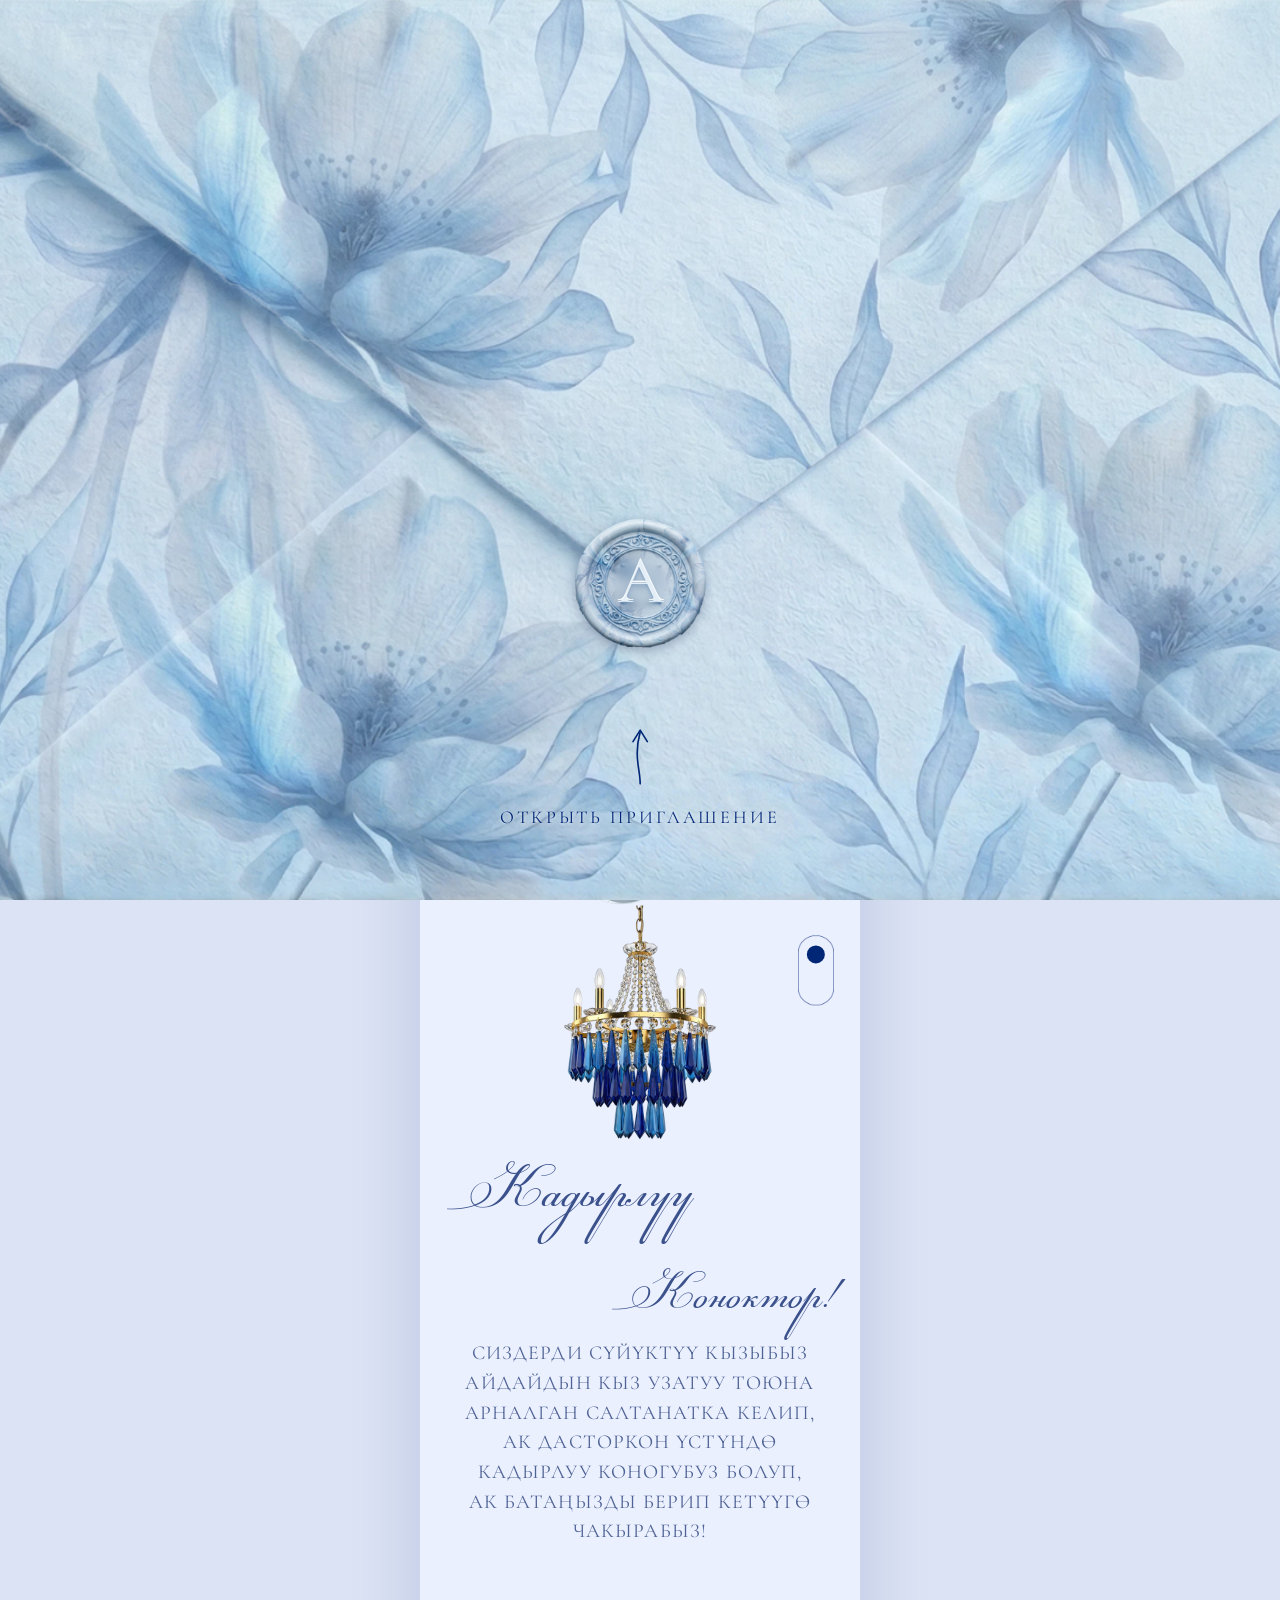
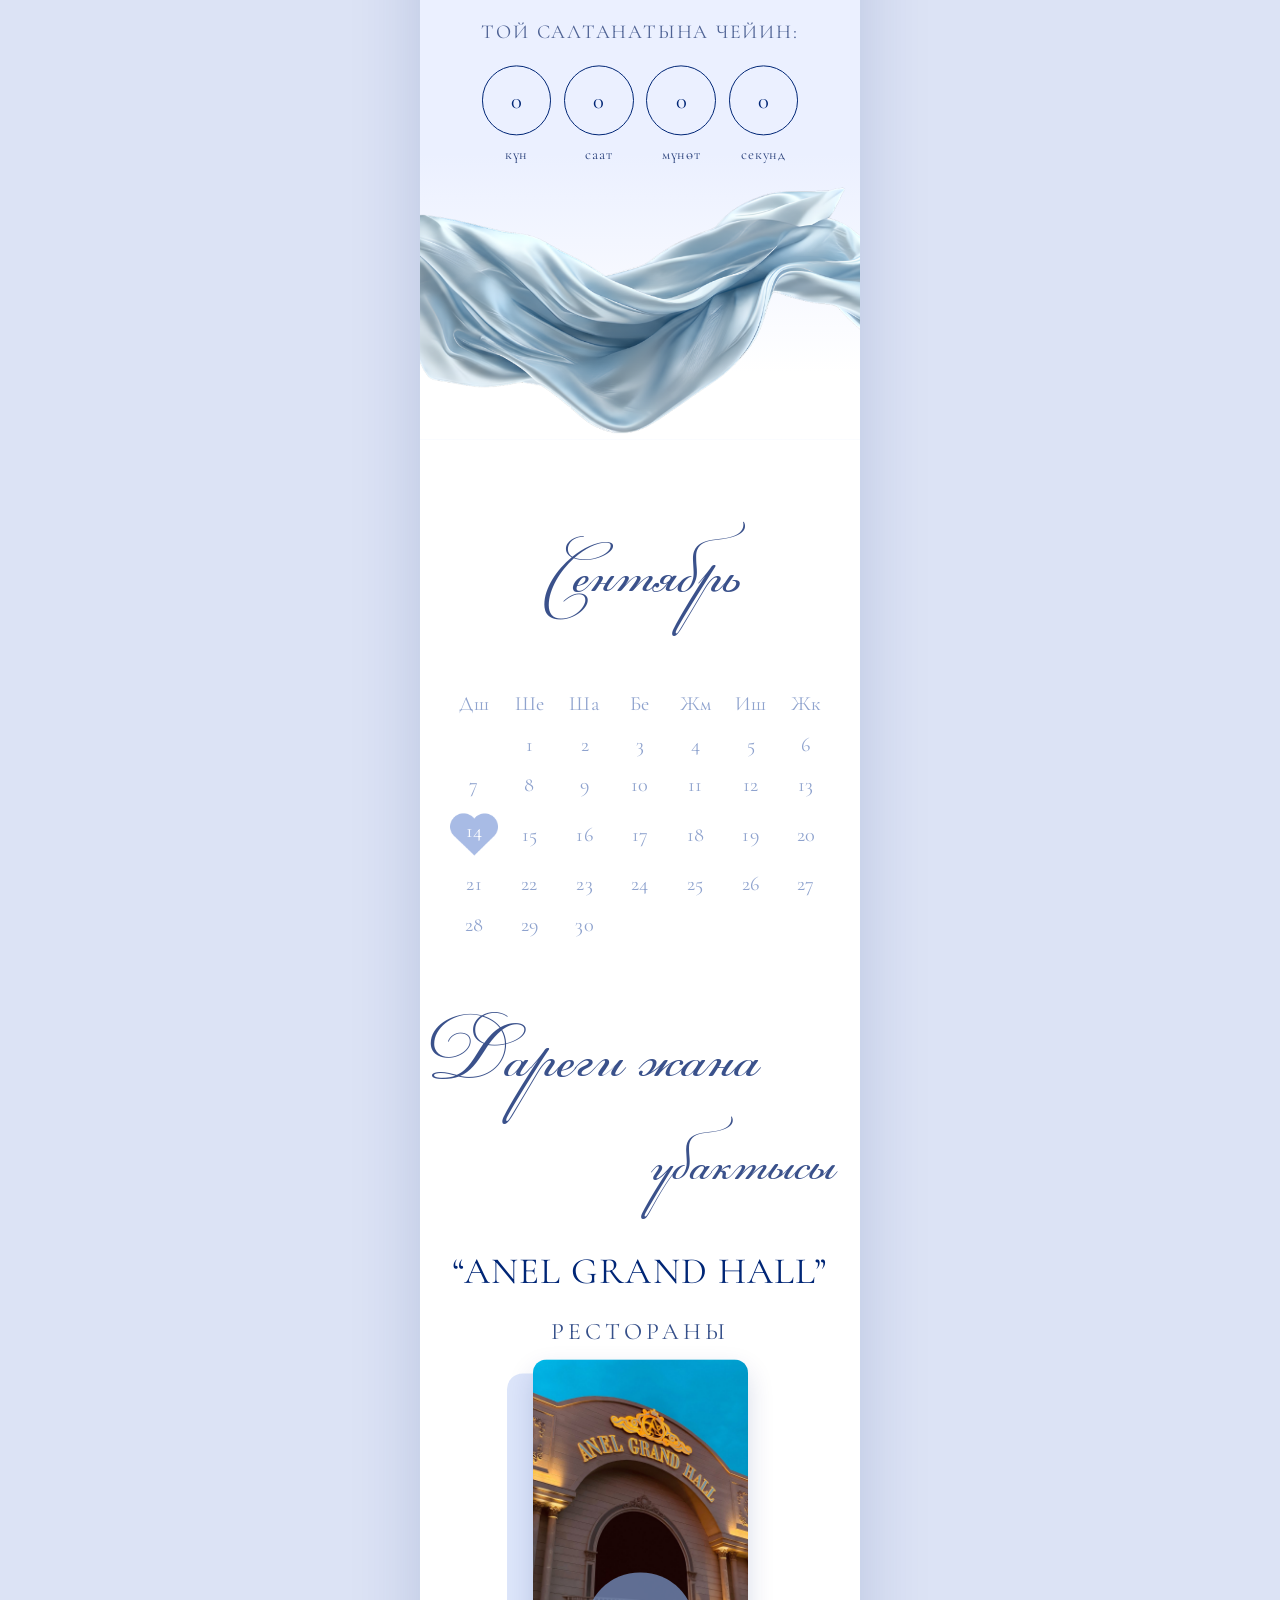
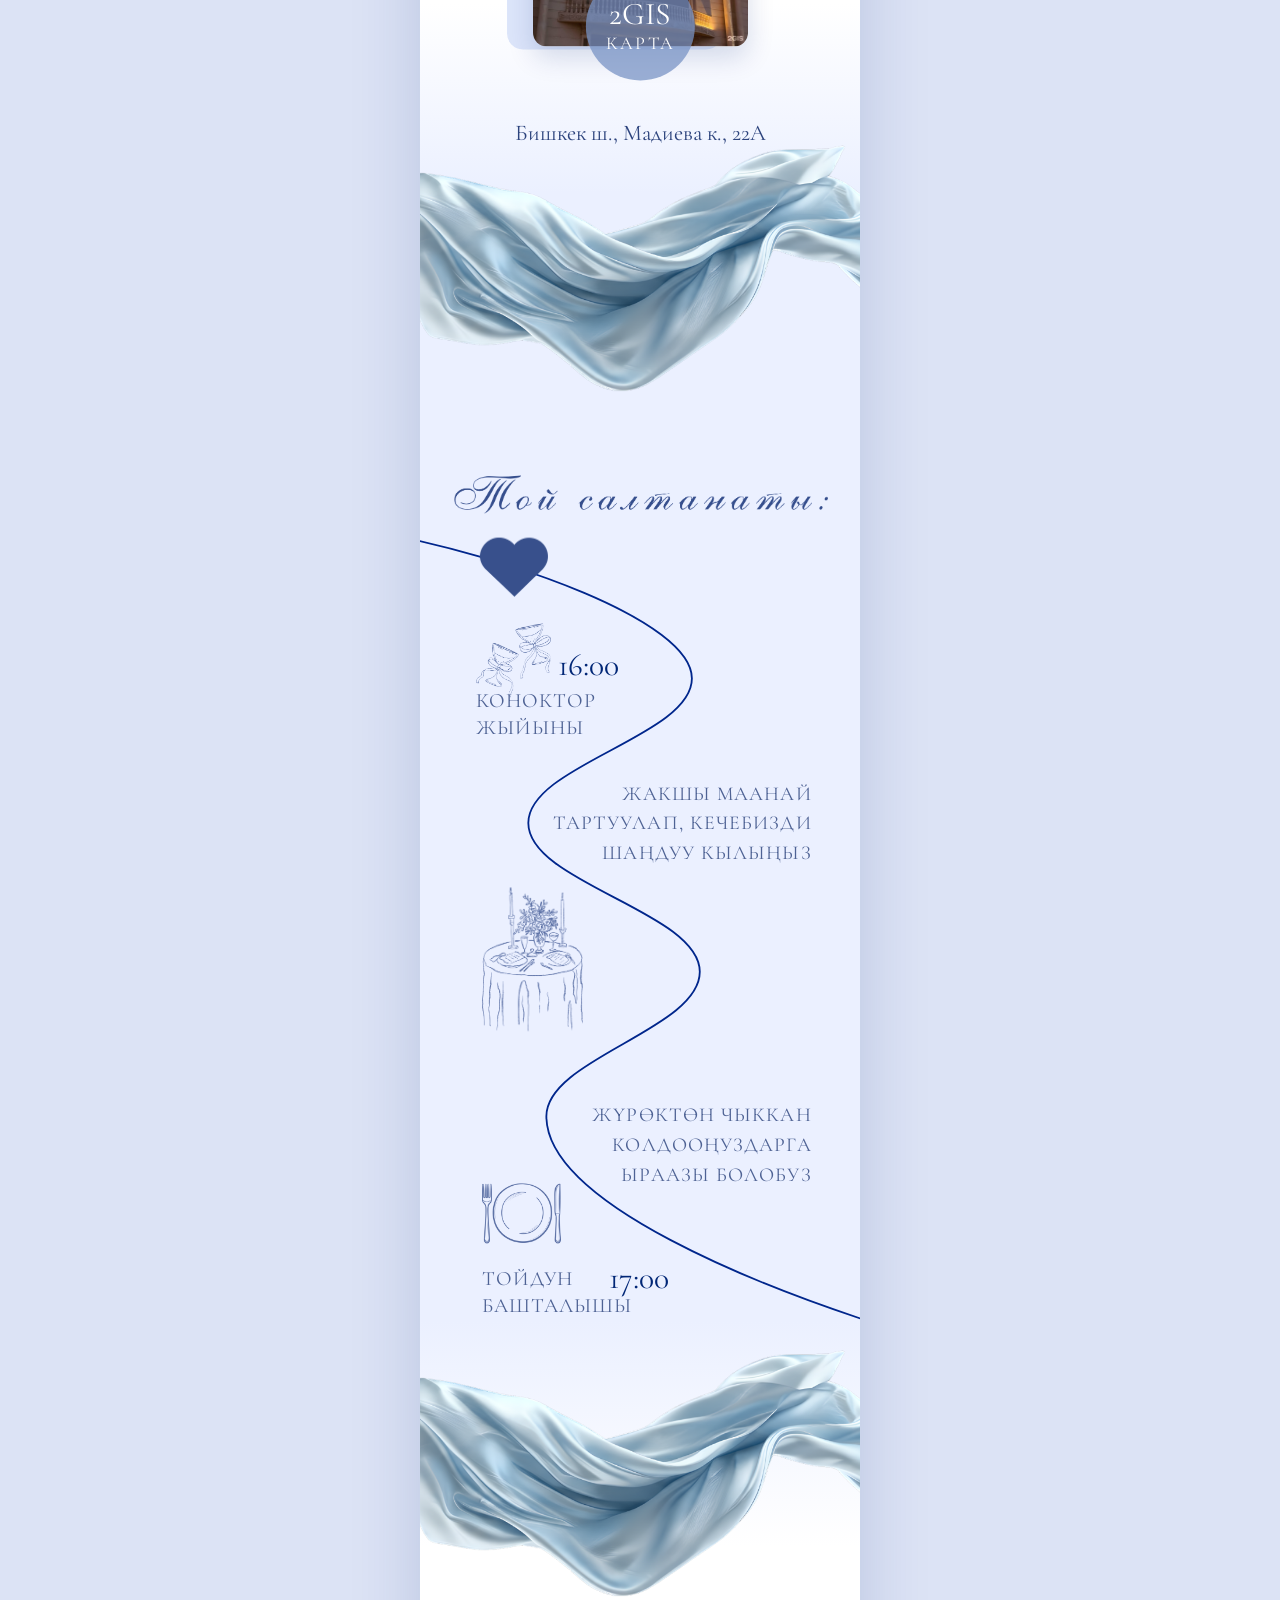
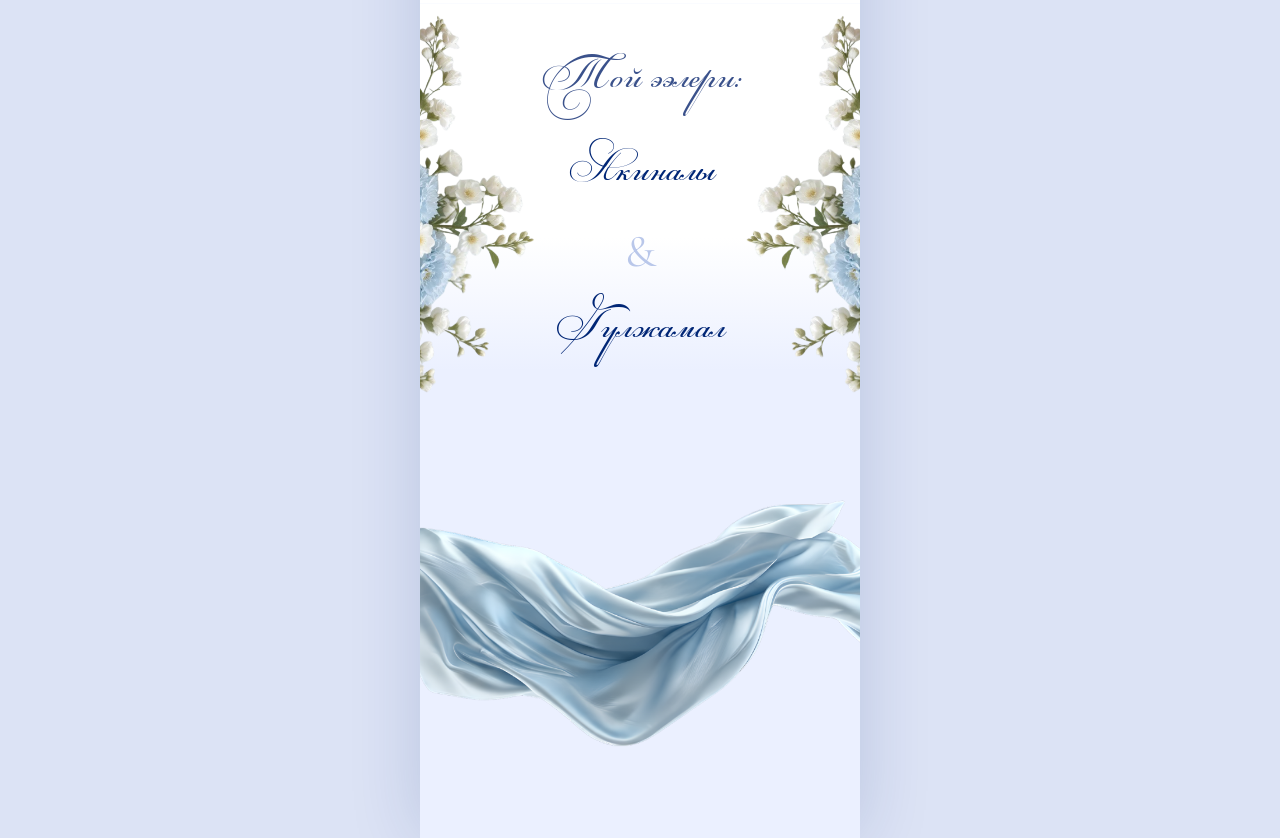
==== sites/aiday-qyzuzatuu/index.html @ b2b64e2e "Второй сайт: Айдай, kelgile.com/aiday-qyzuzatuu Co-Authored-By: Claude Opus 5 <noreply@anthropic.com" ====
<!DOCTYPE html>
<html lang="ky">
<head>
<meta charset="utf-8">
<meta name="viewport" content="width=device-width, initial-scale=1, viewport-fit=cover">
<title>Айдай кыз узатуу | сайт-приглашение | @priglasi_ava</title>
<meta name="description" content="Кыз узатууга чакыруу — Айдай. 14-сентябрь 2026, саат 17:00, «ANEL GRAND HALL» рестораны, Бишкек ш., Мадиева к., 22А.">
<meta property="og:url" content="https://kelgile.com/aiday-qyzuzatuu/">
<meta property="og:type" content="website">
<meta property="og:title" content="Айдай кыз узатуу | сайт-приглашение">
<meta property="og:description" content="Кадырлуу коноктор! Сиздерди сүйүктүү кызыбыз Айдайдын кыз узатуу тоюна чакырабыз.">
<meta property="og:image" content="https://kelgile.com/aiday-qyzuzatuu/assets/img/og.jpg">
<meta name="twitter:card" content="summary_large_image">
<link rel="preconnect" href="https://fonts.googleapis.com">
<link rel="preconnect" href="https://fonts.gstatic.com" crossorigin>
<link href="https://fonts.googleapis.com/css2?family=Cormorant+Garamond:wght@300;400;500&display=swap" rel="stylesheet">
<link rel="stylesheet" href="css/style.css">
</head>
<body class="is-locked">

<!-- ================= КОНВЕРТ ================= -->
<div class="envelope" id="envelope">
  <div class="env__scene"></div>
  <div class="envelope__card">
    <div class="env__body"></div>
    <div class="env__flap">
      <button class="seal" id="sealBtn" type="button" aria-label="Басыңыз — чакырууну ачуу">
        <img src="assets/img/env-seal.png" alt="">
        <span class="seal__initial">А</span>
      </button>
    </div>
  </div>

  <div class="env__hint" aria-hidden="true">
    <svg class="env__arrow" viewBox="0 0 40 66">
      <path d="M20 64 C20 48, 13 36, 20 10" fill="none" stroke="currentColor"
            stroke-width="1.7" stroke-linecap="round"/>
      <path d="M12.5 20 L20 8 L27.5 20" fill="none" stroke="currentColor"
            stroke-width="1.7" stroke-linecap="round" stroke-linejoin="round"/>
    </svg>
    <span>Открыть приглашение</span>
  </div>
</div>

<audio id="track" loop preload="auto" src="assets/audio/song.mp3"></audio>

<main class="page" id="page">

  <!-- ================= 1. ХИРО ================= -->
  <section class="sec hero">
    <img src="assets/img/flower-dark.png"   alt="" class="hero__flower hero__flower--l">
    <img src="assets/img/flower-dark-2.png" alt="" class="hero__flower hero__flower--r">
    <img src="assets/img/flower-light.png"  alt="" class="hero__flower hero__flower--bl">

    <img src="assets/img/t-kyz-uzatuuga-chakyruu.png" alt="Кыз узатууга чакыруу" class="hero__eyebrow">
    <span class="hero__name script">Айдай</span>
    <img src="assets/img/t-kyz-uzatuu.png" alt="Кыз узатуу" class="hero__sub">
    <div class="hero__hand">
      <img src="assets/img/hand-card.png" alt="">
      <span class="hero__date script">14-сентябрь<br>2026</span>
    </div>

    <img src="assets/img/silk.png" alt="" class="hero__silk">

    <button class="player" id="playerBtn" type="button" aria-label="Музыканы күйгүзүү / өчүрүү" aria-pressed="false">
      <img src="assets/img/song-ring.png"  alt="" class="player__ring">
      <img src="assets/img/icon-play.png"  alt="" class="player__icon player__icon--play">
      <img src="assets/img/icon-pause.png" alt="" class="player__icon player__icon--pause">
    </button>

    <span class="scroll-hint" aria-hidden="true">
      <img src="assets/img/scroll-pill.png" alt="">
      <i></i>
    </span>
  </section>

  <!-- ================= 2. ПРИВЕТСТВИЕ + ТАЙМЕР ================= -->
  <section class="sec greeting">
    <img src="assets/img/chandelier.png" alt="" class="greeting__chandelier">

    <span class="greeting__script script">Кадырлуу</span>
    <span class="greeting__caps script">Коноктор!</span>

    <p class="text g-p1">
      Сиздерди сүйүктүү кызыбыз<br>
      Айдайдын кыз узатуу тоюна<br>
      арналган салтанатка келип,<br>
      ак дасторкон үстүндө<br>
      кадырлуу коногубуз болуп,<br>
      ак батаңызды берип кетүүгө<br>
      чакырабыз!
    </p>

    <p class="text g-lbl">Той салтанатына чейин:</p>

    <div class="countdown" id="countdown">
      <div class="countdown__cell"><span class="countdown__num" data-cd="days">0</span><span class="countdown__lbl">күн</span></div>
      <div class="countdown__cell"><span class="countdown__num" data-cd="hours">0</span><span class="countdown__lbl">саат</span></div>
      <div class="countdown__cell"><span class="countdown__num" data-cd="minutes">0</span><span class="countdown__lbl">мүнөт</span></div>
      <div class="countdown__cell"><span class="countdown__num" data-cd="seconds">0</span><span class="countdown__lbl">секунд</span></div>
    </div>

    <img src="assets/img/silk.png" alt="" class="greeting__silk">
  </section>

  <!-- ================= 3. ДАТА И МЕСТО ================= -->
  <section class="sec place">
    <span class="place__month script">Сентябрь</span>

    <table class="cal">
      <thead>
        <tr><th>Дш</th><th>Ше</th><th>Ша</th><th>Бе</th><th>Жм</th><th>Иш</th><th>Жк</th></tr>
      </thead>
      <tbody>
        <tr><td></td><td>1</td><td>2</td><td>3</td><td>4</td><td>5</td><td>6</td></tr>
        <tr><td>7</td><td>8</td><td>9</td><td>10</td><td>11</td><td>12</td><td>13</td></tr>
        <tr><td><span class="cal__on"><img src="assets/img/heart-cal.png" alt=""><i>14</i></span></td>
            <td>15</td><td>16</td><td>17</td><td>18</td><td>19</td><td>20</td></tr>
        <tr><td>21</td><td>22</td><td>23</td><td>24</td><td>25</td><td>26</td><td>27</td></tr>
        <tr><td>28</td><td>29</td><td>30</td><td></td><td></td><td></td><td></td></tr>
      </tbody>
    </table>

    <span class="place__h1 script">Дареги жана</span>
    <span class="place__h2 script">убактысы</span>
    <span class="place__venue">“ANEL GRAND HALL”</span>
    <p class="text place__resto">Рестораны</p>

    <div class="photo">
      <!-- Положите снимок в assets/img/venue.jpg — он подхватится сам,
           заглушка ниже спрячется. Файла нет — остаётся заглушка. -->
      <div class="photo__img photo__img--empty" id="venueStub" role="img" aria-label="ANEL GRAND HALL">
        <span>ANEL<br>GRAND<br>HALL</span>
      </div>
      <img src="assets/img/venue.jpg" alt="Ресторан «ANEL GRAND HALL»" class="photo__img photo__img--real"
           onload="document.getElementById('venueStub').hidden=true;this.style.display='block'"
           onerror="this.remove()">
      <a class="photo__map" href="https://2gis.kg/bishkek/search/ANEL%20GRAND%20HALL/firm/70000001079817962/74.643226%2C42.822157" target="_blank" rel="noopener">
        <b>2GIS</b><span>Карта</span>
      </a>
    </div>

    <p class="place__addr">
      <a href="https://yandex.ru/maps/?ll=74.643226%2C42.822157&amp;z=17&amp;pt=74.643226%2C42.822157" target="_blank" rel="noopener">
        Бишкек ш., Мадиева к., 22А
      </a>
    </p>
  </section>

  <!-- ================= 4. ПРОГРАММА ================= -->
  <section class="sec timing">
    <img src="assets/img/silk.png" alt="" class="timing__silk-top">
    <img src="assets/img/t-toi-saltanaty.png" alt="Той салтанаты:" class="timing__title">

    <svg class="timing__path" viewBox="0 0 390 1250" aria-hidden="true">
      <path id="toiPath" d="M -40 300
               C  80 322, 241 379, 241 430
               C 241 481,  96 507,  96 558
               C  96 611, 248 637, 248 690
               C 248 741, 112 767, 112 818
               C 112 895, 300 970, 430 1010"
            fill="none" stroke="#00268C" stroke-width="1.6"/>
    </svg>

    <img src="assets/img/icon-glasses.png" alt="" class="timing__icon i-glasses">
    <p class="t-time t-15">16:00</p>
    <p class="t-what t-15w">Коноктор<br>жыйыны</p>

    <p class="text text--right timing__note timing__note--1">
      Жакшы маанай<br>тартуулап, кечебизди<br>шаңдуу кылыңыз
    </p>

    <img src="assets/img/heart.png" alt="" class="timing__heart">
    <img src="assets/img/icon-table.png" alt="" class="timing__icon i-table">

    <p class="text text--right timing__note timing__note--2">
      Жүрөктөн чыккан<br>колдооңуздарга<br>ыраазы болобуз
    </p>

    <img src="assets/img/icon-plate.png" alt="" class="timing__icon i-plate">
    <p class="t-time t-16">17:00</p>
    <p class="t-what t-16w">Тойдун<br>башталышы</p>
  </section>

  <!-- ================= 5. ЦВЕТЫ ================= -->
  <section class="sec decor">
    <img src="assets/img/silk.png"    alt="" class="decor__silk-top">
    <img src="assets/img/bouquet.png" alt="" class="decor__bouquet decor__bouquet--l">
    <img src="assets/img/bouquet.png" alt="" class="decor__bouquet decor__bouquet--r">
    <div class="sign">
      <span class="sign__lead script">Той ээлери:</span>
      <span class="sign__name script">Акиналы</span>
      <span class="sign__amp">&amp;</span>
      <span class="sign__name script">Гулжамал</span>
    </div>

    <img src="assets/img/silk.png"    alt="" class="decor__silk-bot">
  </section>

</main>

<script src="js/main.js"></script>
</body>
</html>
---- sites/aiday-qyzuzatuu/css/style.css ----
/* =========================================================
   Кыз узатуу — сайт-приглашение
   Макет нарисован в сетке 390px (как в оригинале) и целиком
   масштабируется: все размеры — доли ширины колонки.
   ========================================================= */

:root{
  --navy:   #002676;   /* капс-заголовки, цифры */
  --blue:   #36508A;
  --text:   #4E6294;   /* основной текст */
  --label:  #2C437D;   /* мелкие подписи */
  --lav:    #EBF0FF;   /* лавандовый фон */
  --white:  #FFFFFF;
  --cal:    #8FA3CE;
  --ink:    #3A518B;   /* цвет леттеринга, как в оригинале */
  --ink-dk: #002676;   /* тёмный вариант: имена, вензель */

  --serif: 'Cormorant Garamond', 'Times New Roman', serif;

  /* 1 «дизайн-пиксель» исходного макета шириной 390 */
  --u: calc(100vw / 390);
}
@media (min-width:440px){
  :root{ --u: calc(440px / 390); }
}

*,*::before,*::after{ box-sizing:border-box; }
[hidden]{ display:none !important; }   /* иначе display из класса перебивает атрибут */

html{ -webkit-text-size-adjust:100%; }

body{
  margin:0;
  font-family:var(--serif);
  font-weight:400;
  color:var(--text);
  background:#DCE3F5;
  overflow-x:hidden;
}
body.is-locked{ overflow:hidden; height:100%; }

img{ display:block; max-width:100%; }
a{ color:inherit; text-decoration:none; }
p{ margin:0; }

.page{
  position:relative;
  width:calc(390 * var(--u));
  margin:0 auto;
  background:var(--lav);
  overflow:hidden;
  box-shadow:0 0 calc(60 * var(--u)) rgba(0,38,118,.16);
}

/* секции: высота задаётся padding-top в % от ширины,
   поэтому весь блок масштабируется вместе с колонкой */
.sec{ position:relative; width:100%; }
.sec > *{ position:absolute; }

/* ---------- типографика ---------- */
.text{
  font-size:calc(17.5 * var(--u));
  line-height:1.5;
  letter-spacing:.055em;
  text-transform:uppercase;
  text-align:center;
  color:var(--text);
}
.text--sm{
  font-size:calc(17 * var(--u));
  text-transform:none;
  letter-spacing:.01em;
  line-height:1.6;
}
.text--right{ text-align:right; }

/* каллиграфия — тот же шрифт, что в оригинале */
@font-face{
  font-family:'Florise';
  src:url("../assets/fonts/florise.woff") format("woff");
  font-weight:400;
  font-style:normal;
  font-display:swap;
}
.script{
  display:block;
  font-family:'Florise',cursive;
  font-weight:400;
  line-height:1;
  color:var(--ink);
  white-space:nowrap;
}

/* =========================================================
   КОНВЕРТ
   Два слоя из готовых картинок: карман (конверт минус треугольник
   створки) и створка на 3D-петле по своему верхнему краю, с печатью
   в вершине. За ними ничего нет — в проёме и позади падающего
   конверта сразу виден сайт.
   ========================================================= */
.envelope{
  position:fixed;
  inset:0;
  z-index:100;
  transition:visibility 0s linear 1.9s;
}
.env__scene{
  position:absolute;
  inset:0;
  background:linear-gradient(#F2F6FF 0%, #E2EAF9 55%, #D3DEF3 100%);
  /* гаснет сразу: дальше за конвертом должен просвечивать сайт */
  transition:opacity .4s ease .15s;
}
.envelope__card{
  position:absolute;
  left:50%; top:50%;
  /* конверт во весь экран: высота по экрану, ширина — из пропорций,
     лишнее уходит за края колонки */
  height:100%;
  aspect-ratio:1184/772;
  transform:translate(-50%,-50%);
  perspective:calc(1100 * var(--u));
  /* падает целиком, вместе с уже откинутой створкой */
  transition:transform .6s cubic-bezier(.45,.05,.75,.4) .95s;
}

.env__body{
  position:absolute;
  inset:0;
  z-index:2;
  background:url("../assets/img/env-body.png") center/100% 100% no-repeat;
}

/* створка: своя альфа задаёт треугольник, поэтому clip-path не нужен.
   Петля — по верхнему краю картинки. Печать внутри, едет вместе. */
.env__flap{
  position:absolute;
  inset:0;
  z-index:3;
  background:url("../assets/img/env-flap.png") center/100% 100% no-repeat;
  transform-origin:50% 0;
  transition:transform 1.3s cubic-bezier(.45,.02,.4,1);
}

.seal{
  position:absolute;
  left:50%; top:64.77%;        /* вершина створки */
  width:calc(118 * var(--u));  /* размер от колонки, а не от конверта */
  aspect-ratio:734/710;
  transform:translate(-50%,-50%);
  padding:0; border:0; background:none;
  cursor:pointer;
  filter:drop-shadow(0 calc(3 * var(--u)) calc(5 * var(--u)) rgba(70,86,120,.42));
  animation:sealPulse 2.8s ease-in-out infinite;
}
.seal img{ width:100%; }
/* инициал на печати — текст, а не картинка: меняется одной буквой в index.html */
.seal__initial{
  position:absolute;
  left:50.4%; top:49.6%;
  transform:translate(-50%,-52%);
  font-family:var(--serif);
  font-size:calc(58 * var(--u));
  line-height:1;
  color:#E4EEF7;
  text-shadow:0 calc(-1 * var(--u)) 0 rgba(255,255,255,.95),
              0 calc(2 * var(--u)) calc(3 * var(--u)) rgba(96,134,180,.6);
}
/* подсказка: стрелка на печать и надпись внизу */
.env__hint{
  position:absolute;
  left:0; right:0;
  bottom:calc(64 * var(--u));
  z-index:5;
  display:flex;
  flex-direction:column;
  align-items:center;
  gap:calc(14 * var(--u));
  color:var(--navy);
  transition:opacity .35s ease;
}
.env__arrow{
  width:calc(34 * var(--u));
  height:calc(64 * var(--u));
  animation:hintBob 2.2s ease-in-out infinite;
}
@keyframes hintBob{
  0%,100%{ transform:translateY(0);                 opacity:.9; }
  50%    { transform:translateY(calc(-8 * var(--u))); opacity:1; }
}
.env__hint span{
  font-family:var(--serif);
  font-size:calc(16 * var(--u));
  letter-spacing:.16em;
  text-transform:uppercase;
  text-shadow:0 calc(1 * var(--u)) calc(3 * var(--u)) rgba(255,255,255,.75);
}
.envelope.is-open .env__hint{ opacity:0; }

@keyframes sealPulse{
  0%,100%{ transform:translate(-50%,-50%) scale(1); }
  50%    { transform:translate(-50%,-50%) scale(1.05); }
}

/* страница ждёт за конвертом и выезжает вверх */
.page{ transition:transform .85s cubic-bezier(.4,.04,.25,1) .9s; }
body.is-locked .page{ transform:translateY(calc(120 * var(--u))); }

.envelope.is-open{ visibility:hidden; pointer-events:none; }
.envelope.is-open .seal{ animation:none; }
.envelope.is-open .env__scene{ opacity:0; }
.envelope.is-open .env__flap{ transform:rotateX(-176deg); }
.envelope.is-open .envelope__card{ transform:translate(-50%,-50%) translateY(210%); }

/* =========================================================
   1. ХИРО   (высота 844 / 390)
   ========================================================= */
.hero{
  padding-top:216.4%;
  background:linear-gradient(#F5F8FF 0%, var(--lav) 42%);
}
.hero__eyebrow{ left:10.8%; top:3.2%;  width:78.5%; z-index:5; }
.hero__name   { left:12%;   top:11.5%; z-index:5; font-size:calc(82 * var(--u)); color:#264386; }
.hero__sub    { left:41%;   top:22.7%; width:55%;   z-index:5; }
.hero__hand   { left:27%;   top:30.6%; width:49%;   z-index:4; }
.hero__hand img{ width:100%; }
.hero__date{
  position:absolute;
  left:39.9%; top:18.5%;
  transform:translate(-50%,-50%);
  width:100%;
  text-align:center;
  font-size:calc(33 * var(--u));
  line-height:1.25;
  color:#002176;
  white-space:normal;
}

.hero__flower{ z-index:3; pointer-events:none; }
.hero__flower--l { left:-13%;  top:23.7%; width:55%; }
.hero__flower--r { right:-12%; top:22%;   width:55%; }
.hero__flower--bl{ left:8%;    top:45.5%; width:30%; }

.hero__silk{
  left:-12%; top:55%;
  width:128%; max-width:none;
  z-index:6;
  pointer-events:none;
}

/* плеер */
.player{
  right:8%; top:9.5%;
  z-index:7;
  width:20%;
  aspect-ratio:1;
  padding:0; border:0; background:none;
  cursor:pointer;
}
.player__ring{
  width:100%;
  animation:spin 16s linear infinite;
}
@keyframes spin{ to{ transform:rotate(360deg); } }
.player__icon{
  position:absolute;
  top:50%; left:50%;
  width:46%;
  transform:translate(-50%,-50%);
}
.player__icon--pause{ display:none; }
.player.is-playing .player__icon--play{ display:none; }
.player.is-playing .player__icon--pause{ display:block; }

/* индикатор прокрутки */
.scroll-hint{
  right:6%; top:84%;
  width:8%;
  z-index:7;
}
.scroll-hint img{ width:100%; }
.scroll-hint i{
  position:absolute;
  left:50%; top:14%;
  width:52%; aspect-ratio:1;
  transform:translateX(-50%);
  border-radius:50%;
  background:var(--navy);
  animation:hint 2s ease-in-out infinite;
}
@keyframes hint{
  0%,100%{ transform:translate(-50%,0);   opacity:1; }
  50%    { transform:translate(-50%,190%); opacity:.3; }
}

/* =========================================================
   2. ПРИВЕТСТВИЕ + ТАЙМЕР   (844 / 390)
   ========================================================= */
.greeting{
  padding-top:216.4%;
  background:linear-gradient(var(--lav) 0%, var(--lav) 70%, #FFFFFF 93%);
}
.greeting__chandelier{ left:32.7%; top:-19.1%; width:34.5%; z-index:2; }
.greeting__script    { left:7.7%; top:8.4%;  font-size:calc(58 * var(--u)); }
.greeting__caps{
  left:auto; right:6%; top:19.5%;
  font-size:calc(50 * var(--u));
}

.greeting .g-p1   { left:0; top:26.5%; width:100%; }
.greeting .g-lbl  { left:0; top:55.7%; width:100%; letter-spacing:.09em; }

.countdown{
  left:0; top:60.7%;
  width:100%;
  display:flex;
  justify-content:center;
  gap:calc(11 * var(--u));
}
.countdown__cell{ text-align:center; }
.countdown__num{
  display:flex;
  align-items:center;
  justify-content:center;
  width:calc(62 * var(--u));
  height:calc(62 * var(--u));
  border:calc(1.5 * var(--u)) solid var(--navy);
  border-radius:50%;
  font-size:calc(20 * var(--u));
  color:var(--navy);
}
.countdown__lbl{
  display:block;
  margin-top:calc(9 * var(--u));
  font-size:calc(13 * var(--u));
  letter-spacing:.05em;
  color:var(--label);
}
.greeting__silk{
  left:-12%; top:73.5%;
  width:128%; max-width:none;
  pointer-events:none;
}

/* =========================================================
   3. ДАТА И МЕСТО   (844 / 390)
   ========================================================= */
.place{
  padding-top:307.7%;
  background:linear-gradient(#FFFFFF 0%, #FFFFFF 86%, var(--lav) 100%);
}
.place__month{ left:0; top:7.9%; width:100%; text-align:center; font-size:calc(67 * var(--u)); }

.cal{
  left:6%; top:18%;
  width:88%;
  border-collapse:collapse;
  table-layout:fixed;
}
.cal th{ color:var(--cal); }
.cal th,
.cal td{
  padding:calc(7 * var(--u)) 0;
  text-align:center;
  font-weight:400;
  font-size:calc(18 * var(--u));
  color:var(--cal);
  letter-spacing:.01em;
}
.cal__on{
  position:relative;
  display:inline-flex;
  align-items:center;
  justify-content:center;
  width:calc(42 * var(--u));
  height:calc(37 * var(--u));
  color:#FFFFFF;
}
.cal__on img{
  position:absolute;
  left:0; top:0;
  width:100%; height:100%;
  object-fit:contain;
  pointer-events:none;
}
.cal__on i{
  position:relative;
  font-style:normal;
  padding-bottom:calc(6 * var(--u));
}

.place__h1   { left:1.3%;  top:43.4%; font-size:calc(73 * var(--u)); }
.place__h2   { left:auto;  right:6%; top:51.7%; font-size:calc(60 * var(--u)); }
.place__venue{
  left:0; top:59.8%;
  width:100%;
  text-align:center;
  font-size:calc(33 * var(--u));
  letter-spacing:.03em;
  color:var(--navy);
}
.place__resto{
  left:0; top:64.6%;
  width:100%;
  font-size:calc(21 * var(--u));
  letter-spacing:.17em;
  color:var(--blue);
}

.photo{
  left:25.6%; top:67.9%;
  width:49%;
}
.photo::before{
  content:"";
  position:absolute;
  left:-12%; top:5%;
  width:100%; height:96%;
  border-radius:calc(14 * var(--u));
  background:#DCE5FA;
}
.photo__img{
  position:relative;
  width:100%;
  border-radius:calc(12 * var(--u));
  box-shadow:0 calc(10 * var(--u)) calc(24 * var(--u)) rgba(0,38,118,.16);
}
/* настоящее фото показывается только когда файл действительно есть */
.photo__img--real{ display:none; }

/* заглушка, пока нет фото ресторана */
.photo__img--empty{
  aspect-ratio:1080/1434;
  display:flex;
  align-items:center;
  justify-content:center;
  background:linear-gradient(160deg,#E7ECFA,#CFDAF2);
  color:#7C8FC4;
  text-align:center;
  font-size:calc(22 * var(--u));
  letter-spacing:.16em;
  line-height:1.6;
}
.photo__map{
  position:absolute;
  z-index:2;
  left:50%; bottom:calc(-30 * var(--u));
  width:calc(96 * var(--u));
  height:calc(96 * var(--u));
  transform:translateX(-50%);
  border-radius:50%;
  background:rgba(120,148,198,.74);
  color:#FFFFFF;
  display:flex;
  flex-direction:column;
  align-items:center;
  justify-content:center;
  line-height:1;
  transition:background .25s ease;
}
.photo__map:hover{ background:rgba(0,38,118,.74); }
.photo__map b{ font-weight:400; font-size:calc(28 * var(--u)); }
.photo__map span{
  margin-top:calc(3 * var(--u));
  font-size:calc(16 * var(--u));
  letter-spacing:.13em;
  text-transform:uppercase;
}

.place__addr{
  left:0; top:94.3%;
  width:100%;
  text-align:center;
  font-size:calc(20 * var(--u));
  line-height:1.5;
  color:var(--label);
  white-space:nowrap;
}

/* =========================================================
   4. ПРОГРАММА   (1250 / 390)
   ========================================================= */
.timing{
  padding-top:320.5%;
  background:linear-gradient(var(--lav) 0%, var(--lav) 80%, #FFFFFF 96%);
}
.timing__silk-top{
  left:-12%; top:-3.4%;
  width:128%; max-width:none;
  z-index:1;
  pointer-events:none;
}
.timing__title{ left:7.7%; top:20%; width:85%; z-index:2; }

.timing__path{
  left:0; top:0;
  width:100%; height:100%;
  z-index:1;
  pointer-events:none;
}

.timing__icon{ z-index:2; opacity:.8; }
.i-glasses{ left:12.8%; top:30.5%; width:17%; }
.i-table  { left:14%;   top:49.2%; width:23%; }
.i-plate  { left:14%;   top:70.2%; width:18%; }

.t-time{
  z-index:2;
  font-size:calc(28 * var(--u));
  color:var(--navy);
}
.t-what{
  z-index:2;
  font-size:calc(18 * var(--u));
  text-transform:uppercase;
  letter-spacing:.05em;
  line-height:1.35;
  color:var(--text);
}
.t-15  { left:31.3%; top:32.1%; }
.t-15w { left:12.8%; top:35%;   }
.t-16  { left:43%;   top:75.6%; }
.t-16w { left:14%;   top:76%;   }

.timing__note{
  z-index:2;
  right:11%;
  width:68%;
  font-size:calc(17.5 * var(--u));
}
.timing__note--1{ top:41.6%; }
.timing__note--2{ top:64.4%; }

/* сердце едет по линии — базовая точка совпадает с серединой пути */
.timing__heart{
  left:27%; top:65%;
  width:15.4%;
  z-index:2;
  transform:translate(-50%,-50%);
}

/* =========================================================
   5. ЦВЕТЫ   (760 / 390)
   ========================================================= */
.decor{
  padding-top:189.7%;
  background:linear-gradient(#FFFFFF 0%, #FFFFFF 28%, var(--lav) 44%, var(--lav) 100%);
}
.decor__silk-top{
  left:-12%; top:-30.3%;
  width:128%; max-width:none;
  z-index:2;
  pointer-events:none;
}
.decor__bouquet{ top:1.4%; width:54%; z-index:1; }
.decor__bouquet--l{ left:-28%; transform:rotate(180deg); }
.decor__bouquet--r{ right:-28%; transform:rotate(180deg) scaleX(-1); }
.sign{
  left:0; top:6.5%;
  width:100%;
  z-index:3;
  text-align:center;
}
.sign__lead{
  display:block;
  font-size:calc(44 * var(--u));
}
.sign__name{
  display:block;
  font-size:calc(44 * var(--u));
  color:var(--ink-dk);
}
/* у Florise высокие росчерки, поэтому интервалы заданы построчно */
.sign__lead + .sign__name{ margin-top:calc(39 * var(--u)); }
.sign__amp + .sign__name{ margin-top:calc(30 * var(--u)); }
.sign__amp{
  display:block;
  margin-top:calc(25 * var(--u));
  font-family:var(--serif);
  font-size:calc(40 * var(--u));
  line-height:1;
  color:#B9C7EA;
}

.decor__silk-bot{
  left:-12%; top:59.5%;
  width:128%; max-width:none;
  z-index:2;
  pointer-events:none;
}

@media (prefers-reduced-motion:reduce){
  .seal,.player__ring,.scroll-hint i{ animation:none; }
  .env__flap,.env__body,.page,.seal{ transition-duration:.25s; transition-delay:0s; }
  .flap,.envelope,.seal{ transition-duration:.25s; }
}
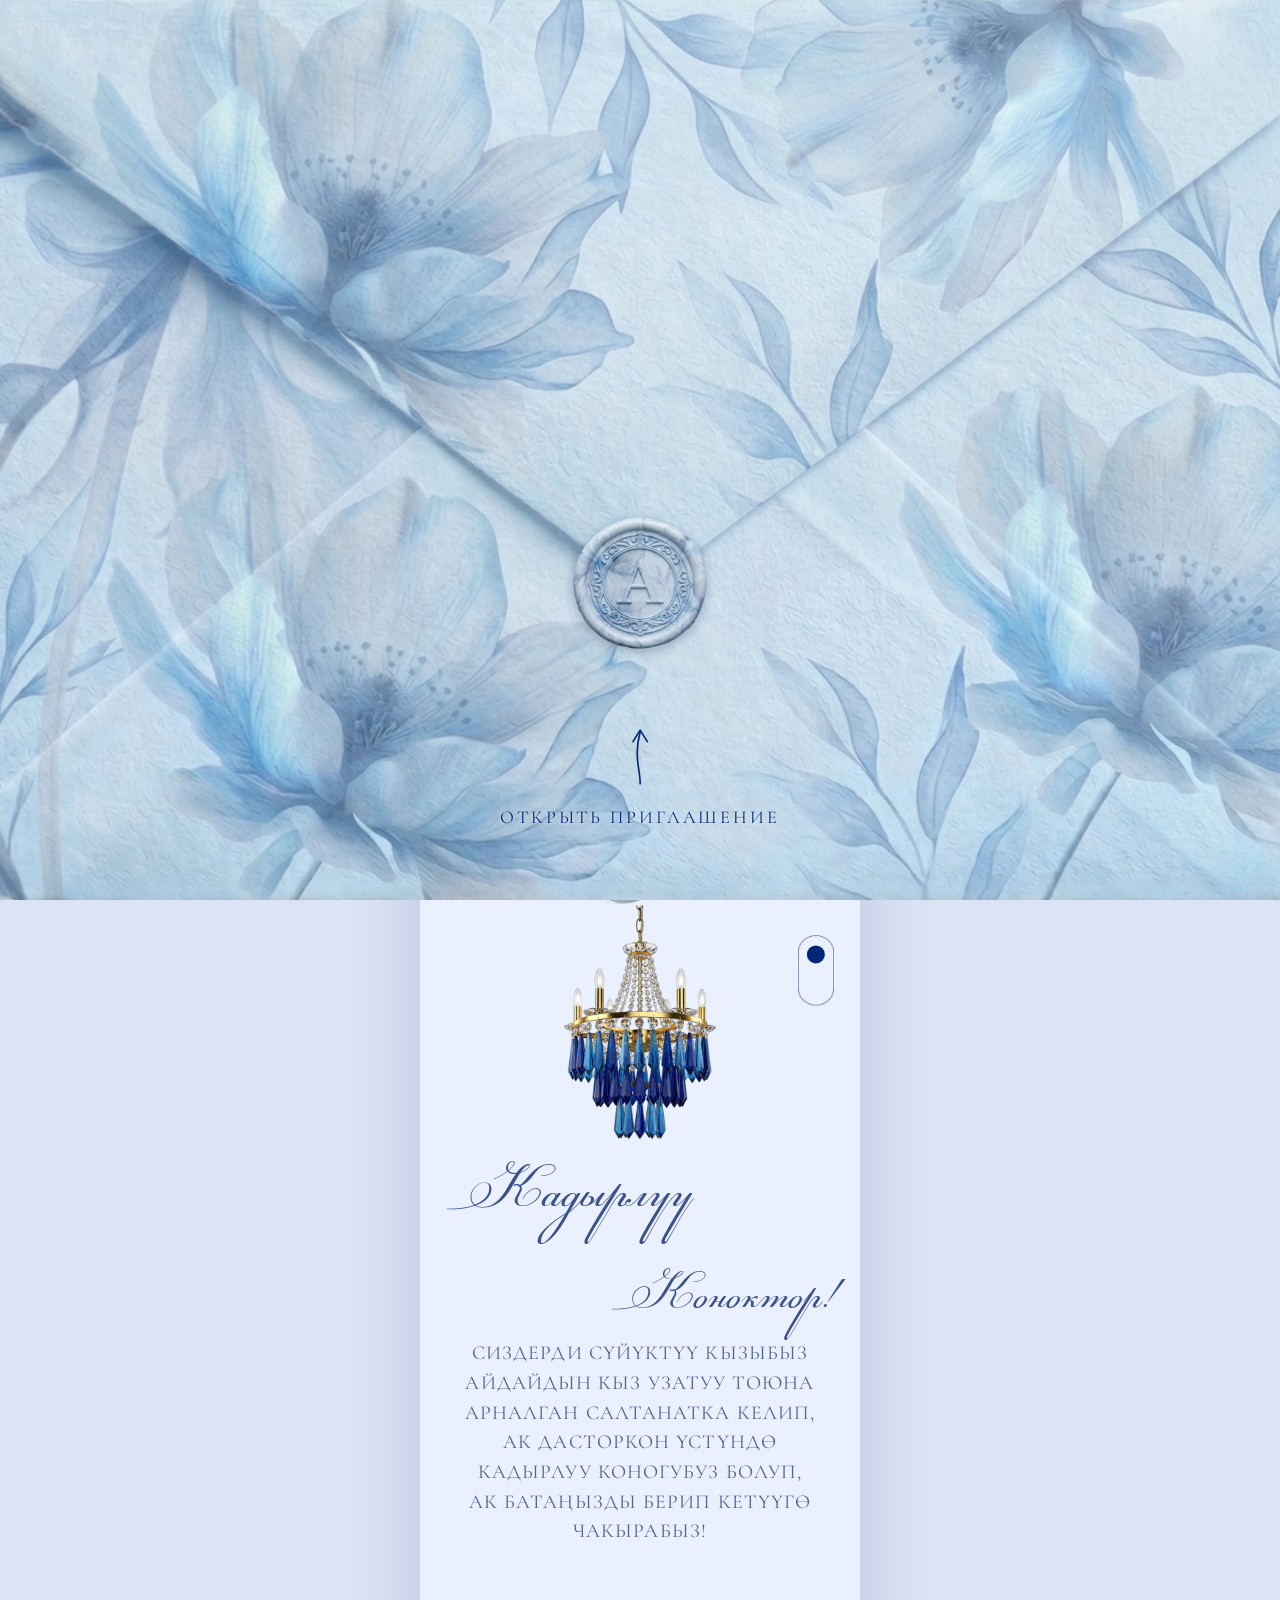
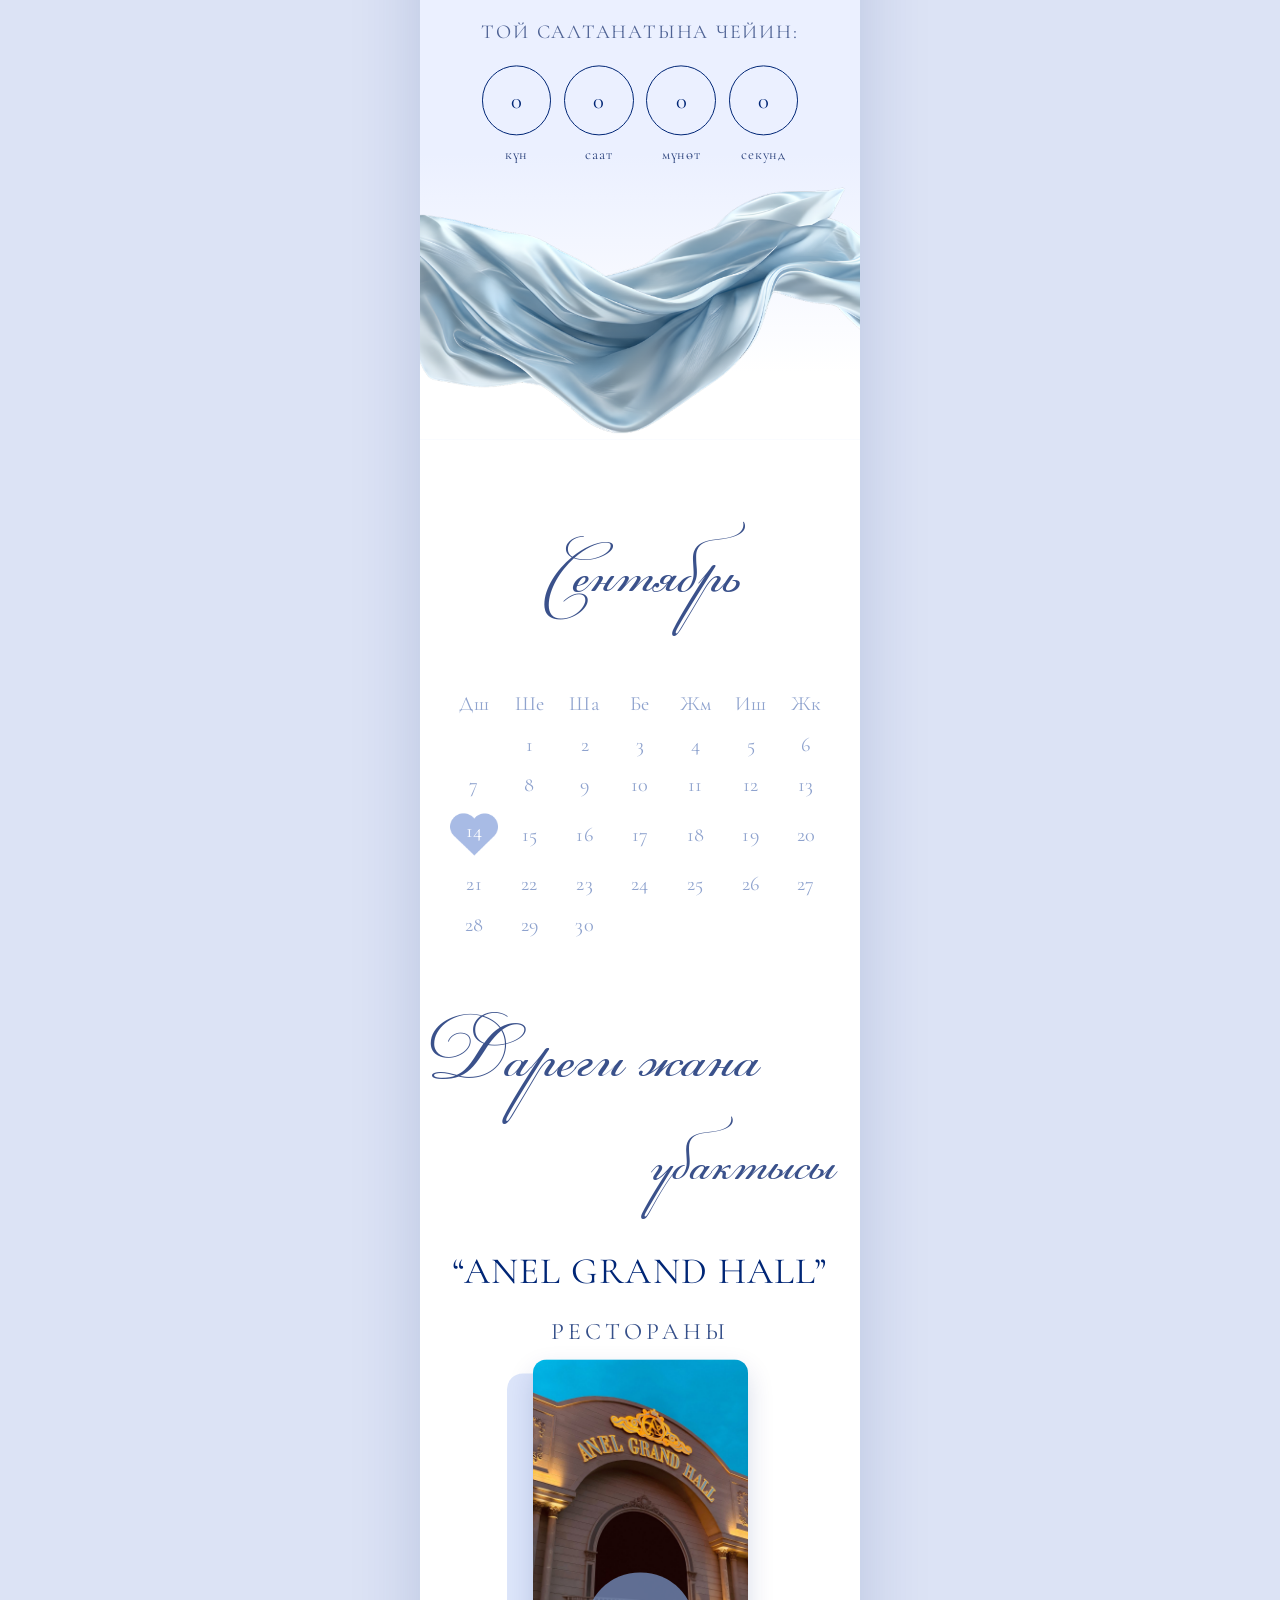
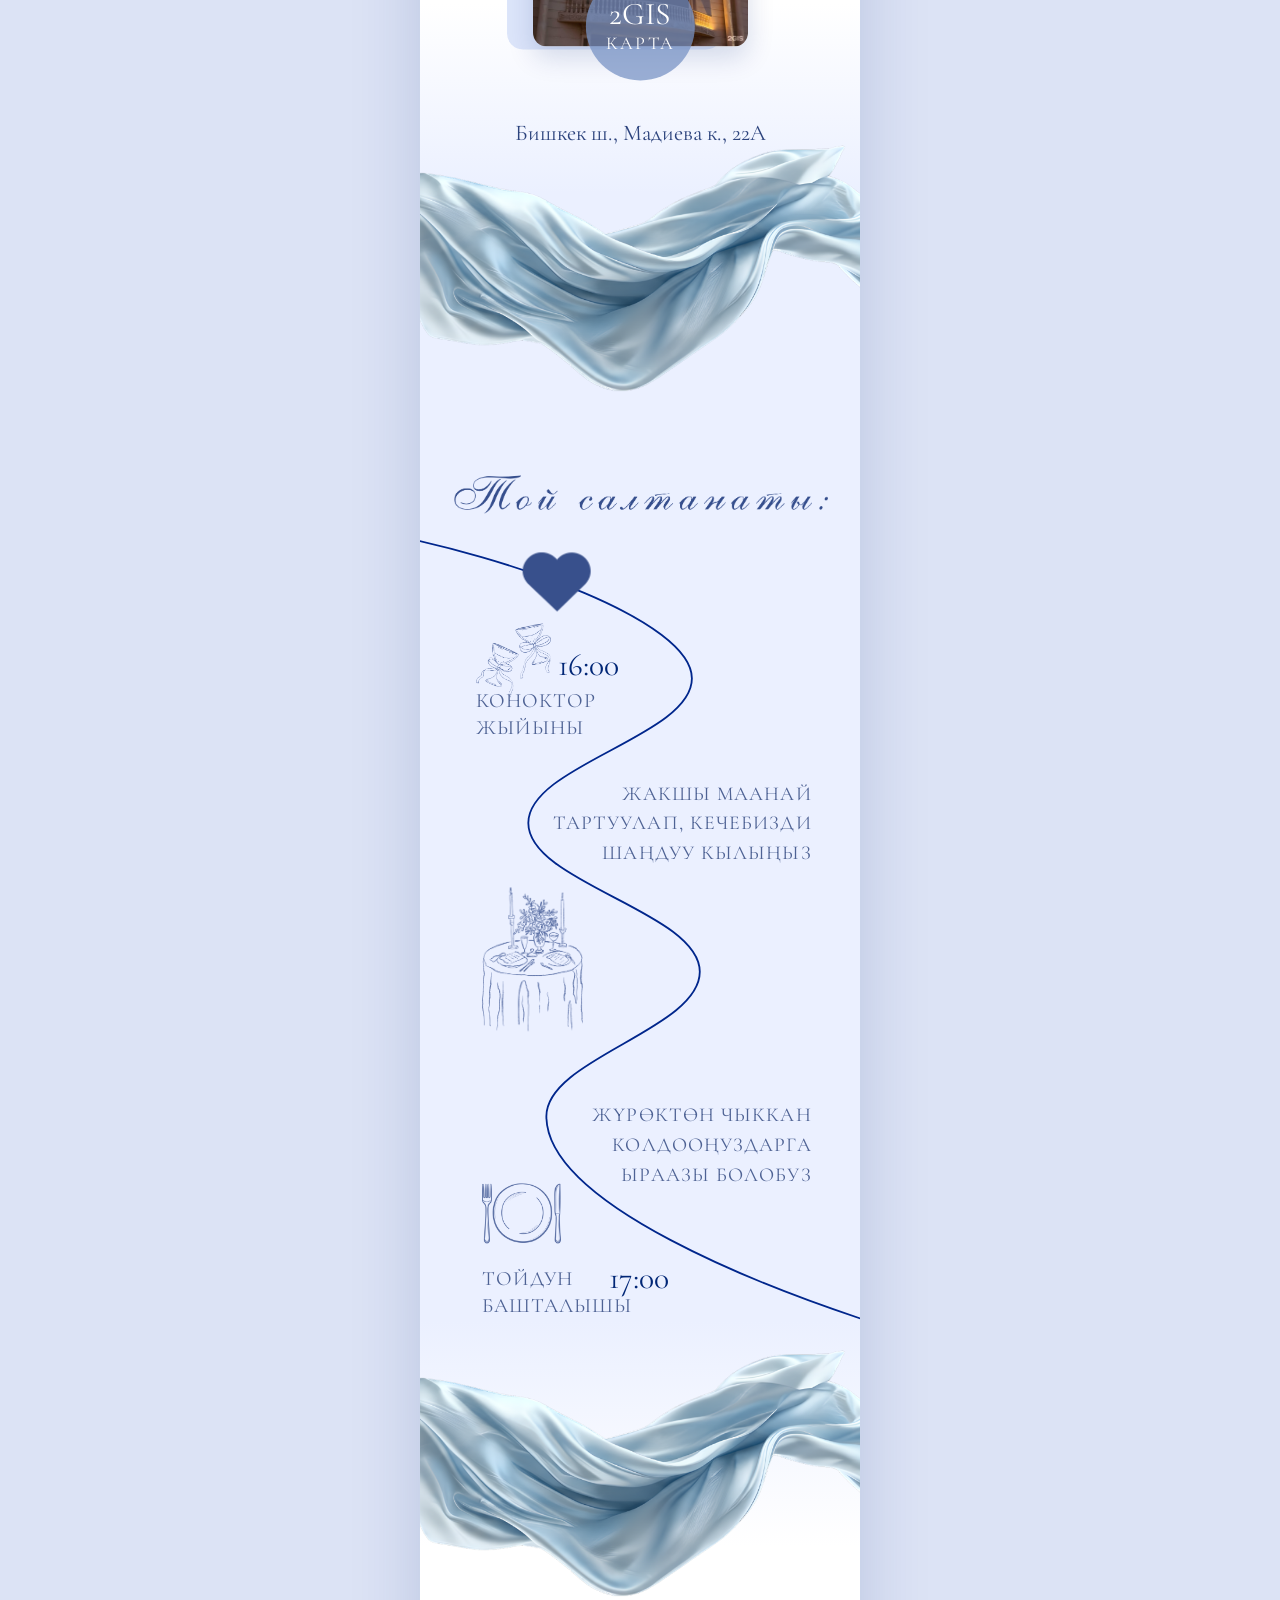
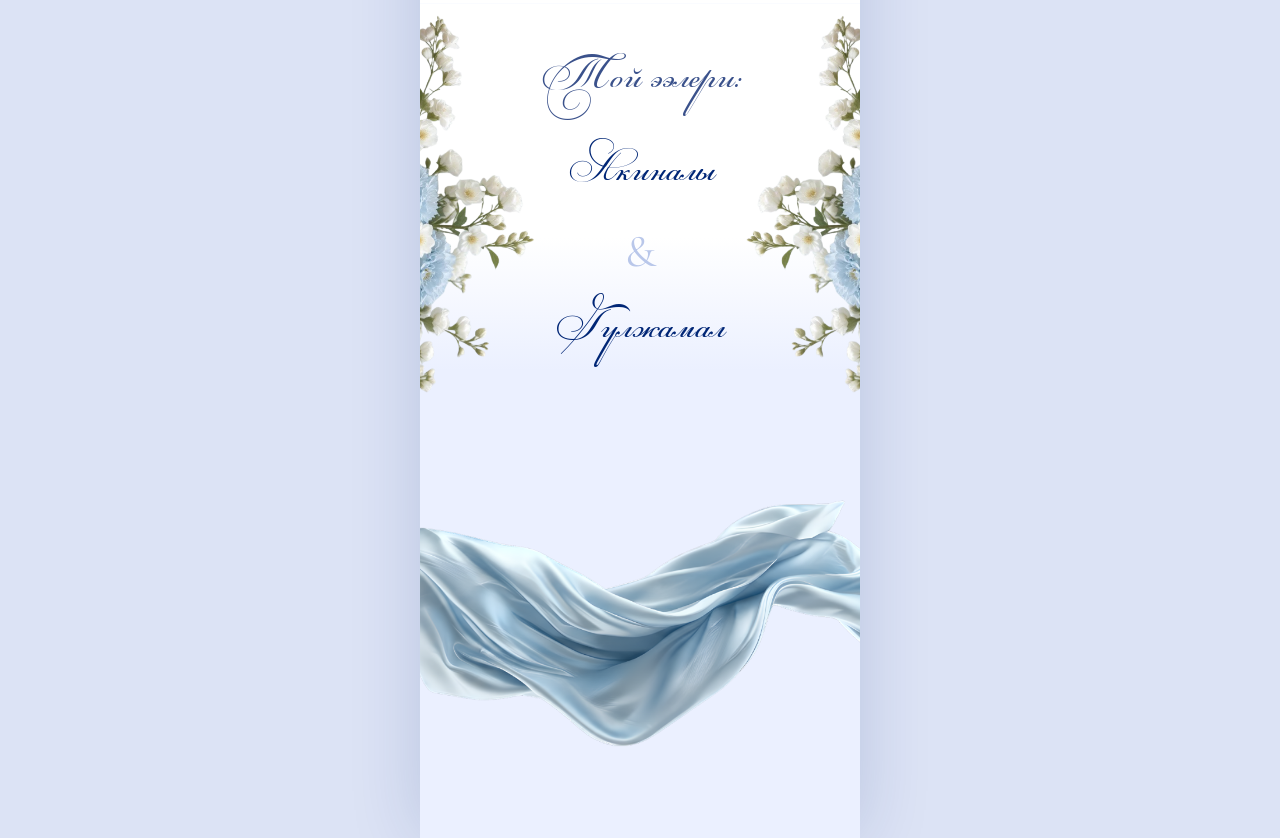
==== commit 727e7d65: "Новые печати с вытисненной «А» для Айдай и Айгерим Накладная буква текстом больше не нужна — убрана " ====
--- a/sites/aiday-qyzuzatuu/index.html
+++ b/sites/aiday-qyzuzatuu/index.html
@@ -26,7 +26,6 @@
     <div class="env__flap">
       <button class="seal" id="sealBtn" type="button" aria-label="Басыңыз — чакырууну ачуу">
         <img src="assets/img/env-seal.png" alt="">
-        <span class="seal__initial">А</span>
       </button>
     </div>
   </div>
--- a/sites/aiday-qyzuzatuu/css/style.css
+++ b/sites/aiday-qyzuzatuu/css/style.css
@@ -120,15 +120,14 @@
   aspect-ratio:1184/772;
   transform:translate(-50%,-50%);
   perspective:calc(1100 * var(--u));
-  /* падает целиком, вместе с уже откинутой створкой */
+}
+
+.env__body{
+  position:absolute;
+  inset:0;
+  z-index:2;
+  background:url("../assets/img/env-body.png") center/100% 100% no-repeat;
   transition:transform .6s cubic-bezier(.45,.05,.75,.4) .95s;
-}
-
-.env__body{
-  position:absolute;
-  inset:0;
-  z-index:2;
-  background:url("../assets/img/env-body.png") center/100% 100% no-repeat;
 }
 
 /* створка: своя альфа задаёт треугольник, поэтому clip-path не нужен.
@@ -146,7 +145,7 @@
   position:absolute;
   left:50%; top:64.77%;        /* вершина створки */
   width:calc(118 * var(--u));  /* размер от колонки, а не от конверта */
-  aspect-ratio:734/710;
+  aspect-ratio:721/709;
   transform:translate(-50%,-50%);
   padding:0; border:0; background:none;
   cursor:pointer;
@@ -154,18 +153,6 @@
   animation:sealPulse 2.8s ease-in-out infinite;
 }
 .seal img{ width:100%; }
-/* инициал на печати — текст, а не картинка: меняется одной буквой в index.html */
-.seal__initial{
-  position:absolute;
-  left:50.4%; top:49.6%;
-  transform:translate(-50%,-52%);
-  font-family:var(--serif);
-  font-size:calc(58 * var(--u));
-  line-height:1;
-  color:#E4EEF7;
-  text-shadow:0 calc(-1 * var(--u)) 0 rgba(255,255,255,.95),
-              0 calc(2 * var(--u)) calc(3 * var(--u)) rgba(96,134,180,.6);
-}
 /* подсказка: стрелка на печать и надпись внизу */
 .env__hint{
   position:absolute;
@@ -210,7 +197,7 @@
 .envelope.is-open .seal{ animation:none; }
 .envelope.is-open .env__scene{ opacity:0; }
 .envelope.is-open .env__flap{ transform:rotateX(-176deg); }
-.envelope.is-open .envelope__card{ transform:translate(-50%,-50%) translateY(210%); }
+.envelope.is-open .env__body{ transform:translateY(105%); }
 
 /* =========================================================
    1. ХИРО   (высота 844 / 390)
